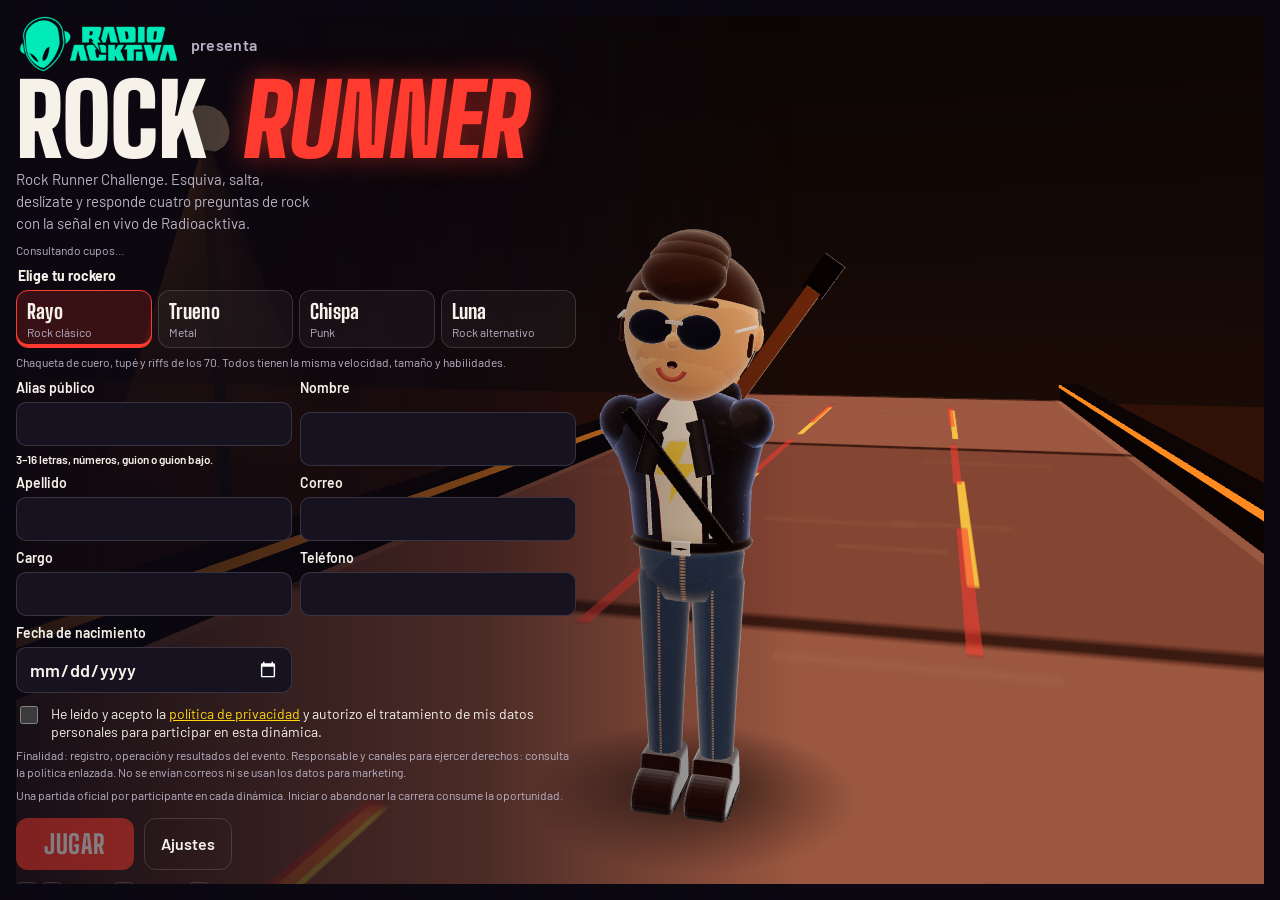
==== index.html @ b6d776eb "Publicar versión de prueba con registro real cerrado" ====
<!doctype html>
<html lang="es">
  <head>
    <meta charset="UTF-8" />
    <meta name="viewport" content="width=device-width, initial-scale=1.0, maximum-scale=1, user-scalable=no, viewport-fit=cover" />
    <meta name="theme-color" content="#0b0812" />
    <title>Rock Runner Challenge · Radioacktiva</title>
    <link rel="icon" type="image/png" href="./assets/radioacktiva-icono-Ed0QRLkA.png" />
    <script type="module" crossorigin src="./assets/index-Jixs9JA8.js"></script>
    <link rel="stylesheet" crossorigin href="./assets/index-BUSwzem7.css">
  </head>
  <body>
    <div id="root"></div>
  </body>
</html>
---- assets/index-BUSwzem7.css ----
@font-face{font-family:Barlow;font-style:normal;font-display:swap;font-weight:400;src:url(./barlow-latin-ext-400-normal-HxX4XjxC.woff2)format("woff2");unicode-range:U+100-2BA,U+2BD-2C5,U+2C7-2CC,U+2CE-2D7,U+2DD-2FF,U+304,U+308,U+329,U+1D00-1DBF,U+1E00-1E9F,U+1EF2-1EFF,U+2020,U+20A0-20AB,U+20AD-20C0,U+2113,U+2C60-2C7F,U+A720-A7FF}@font-face{font-family:Barlow;font-style:normal;font-display:swap;font-weight:400;src:url(./barlow-latin-400-normal-qiz4-Cze.woff2)format("woff2");unicode-range:U+??,U+131,U+152-153,U+2BB-2BC,U+2C6,U+2DA,U+2DC,U+304,U+308,U+329,U+2000-206F,U+20AC,U+2122,U+2191,U+2193,U+2212,U+2215,U+FEFF,U+FFFD}@font-face{font-family:Barlow;font-style:normal;font-display:swap;font-weight:600;src:url(./barlow-latin-ext-600-normal-B8NK_A3D.woff2)format("woff2");unicode-range:U+100-2BA,U+2BD-2C5,U+2C7-2CC,U+2CE-2D7,U+2DD-2FF,U+304,U+308,U+329,U+1D00-1DBF,U+1E00-1E9F,U+1EF2-1EFF,U+2020,U+20A0-20AB,U+20AD-20C0,U+2113,U+2C60-2C7F,U+A720-A7FF}@font-face{font-family:Barlow;font-style:normal;font-display:swap;font-weight:600;src:url(./barlow-latin-600-normal-DILqtrty.woff2)format("woff2");unicode-range:U+??,U+131,U+152-153,U+2BB-2BC,U+2C6,U+2DA,U+2DC,U+304,U+308,U+329,U+2000-206F,U+20AC,U+2122,U+2191,U+2193,U+2212,U+2215,U+FEFF,U+FFFD}@font-face{font-family:Barlow;font-style:normal;font-display:swap;font-weight:700;src:url(./barlow-latin-ext-700-normal-BLuWmldJ.woff2)format("woff2");unicode-range:U+100-2BA,U+2BD-2C5,U+2C7-2CC,U+2CE-2D7,U+2DD-2FF,U+304,U+308,U+329,U+1D00-1DBF,U+1E00-1E9F,U+1EF2-1EFF,U+2020,U+20A0-20AB,U+20AD-20C0,U+2113,U+2C60-2C7F,U+A720-A7FF}@font-face{font-family:Barlow;font-style:normal;font-display:swap;font-weight:700;src:url(./barlow-latin-700-normal-A9pxMQ4z.woff2)format("woff2");unicode-range:U+??,U+131,U+152-153,U+2BB-2BC,U+2C6,U+2DA,U+2DC,U+304,U+308,U+329,U+2000-206F,U+20AC,U+2122,U+2191,U+2193,U+2212,U+2215,U+FEFF,U+FFFD}@font-face{font-family:Big Shoulders Display;font-style:normal;font-display:swap;font-weight:700;src:url(./big-shoulders-display-latin-ext-700-normal-C8xZtiKd.woff2)format("woff2");unicode-range:U+100-2BA,U+2BD-2C5,U+2C7-2CC,U+2CE-2D7,U+2DD-2FF,U+304,U+308,U+329,U+1D00-1DBF,U+1E00-1E9F,U+1EF2-1EFF,U+2020,U+20A0-20AB,U+20AD-20C0,U+2113,U+2C60-2C7F,U+A720-A7FF}@font-face{font-family:Big Shoulders Display;font-style:normal;font-display:swap;font-weight:700;src:url(./big-shoulders-display-latin-700-normal-KM2fueoL.woff2)format("woff2");unicode-range:U+??,U+131,U+152-153,U+2BB-2BC,U+2C6,U+2DA,U+2DC,U+304,U+308,U+329,U+2000-206F,U+20AC,U+2122,U+2191,U+2193,U+2212,U+2215,U+FEFF,U+FFFD}@font-face{font-family:Big Shoulders Display;font-style:normal;font-display:swap;font-weight:800;src:url(./big-shoulders-display-latin-ext-800-normal-fpv_pHPA.woff2)format("woff2");unicode-range:U+100-2BA,U+2BD-2C5,U+2C7-2CC,U+2CE-2D7,U+2DD-2FF,U+304,U+308,U+329,U+1D00-1DBF,U+1E00-1E9F,U+1EF2-1EFF,U+2020,U+20A0-20AB,U+20AD-20C0,U+2113,U+2C60-2C7F,U+A720-A7FF}@font-face{font-family:Big Shoulders Display;font-style:normal;font-display:swap;font-weight:800;src:url(./big-shoulders-display-latin-800-normal-DDUD9Xuh.woff2)format("woff2");unicode-range:U+??,U+131,U+152-153,U+2BB-2BC,U+2C6,U+2DA,U+2DC,U+304,U+308,U+329,U+2000-206F,U+20AC,U+2122,U+2191,U+2193,U+2212,U+2215,U+FEFF,U+FFFD}@font-face{font-family:Big Shoulders Display;font-style:normal;font-display:swap;font-weight:900;src:url(./big-shoulders-display-latin-ext-900-normal-HMld4L9H.woff2)format("woff2");unicode-range:U+100-2BA,U+2BD-2C5,U+2C7-2CC,U+2CE-2D7,U+2DD-2FF,U+304,U+308,U+329,U+1D00-1DBF,U+1E00-1E9F,U+1EF2-1EFF,U+2020,U+20A0-20AB,U+20AD-20C0,U+2113,U+2C60-2C7F,U+A720-A7FF}@font-face{font-family:Big Shoulders Display;font-style:normal;font-display:swap;font-weight:900;src:url(./big-shoulders-display-latin-900-normal-CW8trzgu.woff2)format("woff2");unicode-range:U+??,U+131,U+152-153,U+2BB-2BC,U+2C6,U+2DA,U+2DC,U+304,U+308,U+329,U+2000-206F,U+20AC,U+2122,U+2191,U+2193,U+2212,U+2215,U+FEFF,U+FFFD}:root{--lightningcss-light: ;--lightningcss-dark:initial;color-scheme:dark;--ink:#0b0812;--panel:#0e0a18db;--line:#ffffff24;--text:#f6f2ea;--muted:#b9b2c6;--red:#ff3b30;--gold:#ffd60a;--cyan:#2de2e6;--magenta:#ff3df2;--good:#33d17a;--display:"Big Shoulders Display", Impact, "Arial Narrow", sans-serif;--body:"Barlow", ui-sans-serif, system-ui, -apple-system, "Segoe UI", sans-serif}*{box-sizing:border-box}html,body,#root{background:var(--ink);height:100%;color:var(--text);font-family:var(--body);overscroll-behavior:none;-webkit-tap-highlight-color:transparent;margin:0;overflow:hidden}button{font:inherit;color:inherit;cursor:pointer}button:focus-visible,input:focus-visible,select:focus-visible{outline:3px solid var(--gold);outline-offset:2px}.tabular{font-variant-numeric:tabular-nums}.sr{clip:rect(0 0 0 0);width:1px;height:1px;position:absolute;overflow:hidden}.stage{touch-action:none;-webkit-user-select:none;user-select:none;position:fixed;inset:0}.stage canvas{display:block}.intro{padding:max(16px, env(safe-area-inset-top)) max(16px, env(safe-area-inset-right)) max(16px, env(safe-area-inset-bottom)) max(16px, env(safe-area-inset-left));background:linear-gradient(90deg,#0b0812eb 0%,#0b08128c 38%,#0b081200 62%);align-items:flex-end;display:flex;position:absolute;inset:0}.intro-card{touch-action:pan-y;-webkit-user-select:text;user-select:text;gap:10px;width:min(560px,100%);min-width:0;max-height:100%;padding-bottom:8px;display:grid;overflow-y:auto}.registration-grid{grid-template-columns:repeat(2,minmax(0,1fr));gap:8px;display:grid}.registration-grid .field,.registration-grid input{width:100%;min-width:0}.consents a{color:var(--gold)}.admin-page{z-index:20;background:var(--ink);padding:max(18px, env(safe-area-inset-top)) max(18px, env(safe-area-inset-right)) max(24px, env(safe-area-inset-bottom)) max(18px, env(safe-area-inset-left));position:fixed;inset:0;overflow:auto}.admin-header{border-bottom:1px solid var(--line);align-items:center;gap:18px;padding-bottom:14px;display:flex}.admin-header h1{font:800 32px var(--display);text-transform:uppercase;margin:0 auto 0 0}.admin-back{color:var(--text);font-weight:700;text-decoration:none}.admin-event{border-bottom:1px solid var(--line);justify-content:space-between;align-items:center;gap:18px;padding:18px 0;display:flex}.admin-event h2,.admin-section h2{font:800 24px var(--display);text-transform:uppercase;margin:2px 0 6px}.admin-counts,.admin-actions{flex-wrap:wrap;align-items:center;gap:12px;display:flex}.admin-counts span{color:var(--muted);font-size:13px;display:grid}.admin-counts b{color:var(--text);font:800 30px var(--display)}.admin-section{border-bottom:1px solid var(--line);padding:14px 0}.admin-table-wrap{overflow-x:auto}.admin-page table{border-collapse:collapse;text-align:left;width:100%;min-width:680px;font-size:14px}.admin-page th,.admin-page td{border-bottom:1px solid var(--line);vertical-align:top;padding:9px 10px}.admin-page th{color:var(--muted);font-size:12px;font-weight:700}.admin-error{color:var(--red);padding:12px 0}@media (width<=700px){.registration-grid{grid-template-columns:1fr}.admin-header,.admin-event{flex-direction:column;align-items:stretch}.admin-header h1{margin:0}.admin-actions{flex-direction:column;align-items:stretch}}.presents{color:var(--muted);letter-spacing:.02em;align-items:center;gap:10px;margin:0;font-weight:600;display:flex}.title{font-family:var(--display);letter-spacing:-.01em;text-transform:uppercase;margin:0;font-size:clamp(64px,14vw,128px);font-weight:900;line-height:.82}.title span:first-child{color:var(--text);display:block}.title span:last-child{color:var(--red);text-shadow:0 0 28px #ff3b308c;transform-origin:0;width:fit-content;display:block;transform:skew(-8deg)}.lead{color:var(--muted);max-width:38ch;margin:0;font-size:16px;line-height:1.45}form{gap:8px;display:grid}.field{gap:6px;font-size:14px;font-weight:600;display:grid}.field input,.field select{font:600 18px var(--body);color:var(--text);border:1px solid var(--line);background:#17121f;border-radius:10px;padding:10px 12px}.consents{border:0;gap:6px;margin:4px 0 0;padding:0;font-size:14px;display:grid}.consents label{align-items:flex-start;gap:10px;line-height:1.3;display:flex}.consents label span{min-width:0}.consents input{width:18px;height:18px;accent-color:var(--red);flex:none;margin-top:1px}.consents em{color:var(--muted);font-style:normal}.fine{color:var(--muted);margin:0;font-size:12px;line-height:1.4}.fine.center{text-align:center}.intro-actions{gap:10px;margin-top:6px;display:flex}.cta{font-family:var(--display);letter-spacing:.02em;text-transform:uppercase;background:var(--red);color:#fff;border:0;border-radius:12px;padding:10px 28px;font-size:26px;font-weight:800;transition:transform .12s;box-shadow:0 8px 30px #ff3b3059}.cta:hover:not(:disabled){transform:translateY(-1px)}.cta:disabled{opacity:.45;cursor:not-allowed;box-shadow:none}.cta.small{padding:8px 20px;font-size:20px}.ghost{border:1px solid var(--line);background:0 0;border-radius:12px;padding:10px 16px;font-weight:600}.link{color:var(--muted);background:0 0;border:0;padding:8px;text-decoration:underline}.keys{color:var(--muted);flex-wrap:wrap;gap:6px 14px;margin:4px 0 0;padding:0;font-size:13px;list-style:none;display:flex}kbd{text-align:center;border:1px solid var(--line);min-width:22px;font:600 12px var(--body);color:var(--text);border-bottom-width:2px;border-radius:6px;margin-right:3px;padding:1px 5px;display:inline-block}.countdown{font-family:var(--display);color:var(--gold);text-shadow:0 0 40px #ffd60a99;pointer-events:none;place-items:center;font-size:clamp(120px,30vw,260px);font-weight:900;animation:.85s ease-out infinite pop;display:grid;position:absolute;inset:0}@keyframes pop{0%{opacity:0;transform:scale(1.35)}30%{opacity:1}to{opacity:.9;transform:scale(.9)}}.hud{top:max(10px, env(safe-area-inset-top));left:max(10px, env(safe-area-inset-left));right:max(10px, env(safe-area-inset-right));pointer-events:none;grid-template-columns:1fr auto 1fr;align-items:start;gap:8px;display:grid;position:absolute}.hud small{color:var(--muted);font-size:12px;font-weight:600;display:block}.hud b{font-family:var(--display);font-weight:800;line-height:1}.hud-time{background:var(--panel);border:1px solid var(--line);border-radius:14px;justify-self:start;gap:2px;padding:8px 14px 9px;display:grid;position:relative;overflow:hidden}.hud-time:after{content:"";height:3px;width:calc(var(--p) * 1%);background:linear-gradient(90deg, var(--cyan), var(--magenta), var(--red));position:absolute;bottom:0;left:0}.hud-time b{font-size:32px}.hud-time b.hot{color:var(--red)}.hud-score{text-align:center;padding:4px 18px 8px}.hud-score b{text-shadow:0 2px 18px #000000b3;font-size:52px}.hud-score small{color:var(--gold)}.hud-right{pointer-events:auto;justify-self:end;gap:8px;display:flex}.hud-hits{background:var(--panel);border:1px solid var(--line);text-align:center;border-radius:14px;padding:8px 14px 9px}.hud-hits b{font-size:32px}.hud-hits.has b{color:var(--red)}.pause{background:var(--panel);border:1px solid var(--line);letter-spacing:-2px;border-radius:14px;width:48px;height:48px;font-weight:800}.pause:disabled{opacity:.35;cursor:not-allowed}.qcard{left:50%;top:calc(max(10px, env(safe-area-inset-top)) + 92px);background:var(--panel);border:1px solid var(--line);text-align:center;pointer-events:none;-webkit-backdrop-filter:blur(6px);backdrop-filter:blur(6px);border-radius:18px;width:min(680px,100% - 24px);padding:12px 14px 14px;animation:.3s ease-out drop;position:absolute;transform:translate(-50%)}.qcard small{color:var(--muted);font-weight:600}.qcard p{margin:4px 0 10px;font-size:clamp(18px,3.4vw,24px);font-weight:700;line-height:1.2}.qopts{grid-template-columns:repeat(3,1fr);gap:8px;display:grid}.qopts span{border:2px solid var(--c);color:var(--text);box-shadow:inset 0 0 18px color-mix(in srgb, var(--c) 30%, transparent);border-radius:12px;padding:8px 6px;font-size:clamp(14px,2.6vw,17px);font-weight:700}@keyframes drop{0%{opacity:0;transform:translate(-50%,-10px)}}.solo-banner{font-family:var(--display);color:var(--gold);text-shadow:0 0 24px #ffd60ab3;pointer-events:none;white-space:nowrap;font-size:30px;font-weight:900;position:absolute;bottom:22%;left:50%;transform:translate(-50%)}.hint{font-family:var(--display);color:#fff;pointer-events:none;background:#ff3b30d9;border-radius:14px;padding:4px 22px;font-size:46px;font-weight:900;animation:.25s ease-out drop;position:absolute;bottom:30%;left:50%;transform:translate(-50%)}.toasts{left:50%;bottom:max(80px, calc(env(safe-area-inset-bottom) + 70px));pointer-events:none;justify-items:center;gap:6px;display:grid;position:absolute;transform:translate(-50%)}.toast{font-family:var(--display);background:var(--panel);white-space:nowrap;border-radius:10px;padding:2px 14px;font-size:26px;font-weight:800;animation:1.6s ease-out forwards rise}.toast.good{color:var(--good)}.toast.bad{color:var(--red)}.toast.gold{color:var(--gold)}.toast.zone{color:var(--cyan);text-transform:uppercase;font-size:34px}@keyframes rise{0%{opacity:0;transform:translateY(8px)}12%{opacity:1;transform:none}80%{opacity:1}to{opacity:0;transform:translateY(-14px)}}.pad{bottom:max(14px, env(safe-area-inset-bottom));gap:10px;display:flex;position:absolute;left:50%;transform:translate(-50%)}.pad button{background:var(--panel);border:1px solid var(--line);border-radius:16px;width:62px;height:62px;font-size:22px}.modal{z-index:5;background:#05030a99;place-items:center;padding:16px;display:grid;position:absolute;inset:0}.modal-card{border:1px solid var(--line);background:#140f20;border-radius:18px;gap:12px;width:min(420px,100%);padding:20px;display:grid}.modal-card h2{font-family:var(--display);text-transform:uppercase;margin:0;font-size:40px;font-weight:900}.row{justify-content:space-between;align-items:center;gap:12px;font-weight:600;display:flex}.row small{color:var(--muted);font-weight:400;display:block}.row select{font:600 14px var(--body);color:var(--text);border:1px solid var(--line);background:#1f1830;border-radius:8px;max-width:60%;padding:6px}.row input[type=checkbox]{width:20px;height:20px;accent-color:var(--red);flex:none}.results{padding:max(16px, env(safe-area-inset-top)) max(16px, env(safe-area-inset-right)) max(16px, env(safe-area-inset-bottom)) max(16px, env(safe-area-inset-left));background:radial-gradient(#0b081259,#0b0812e6);grid-template-columns:minmax(0,1fr) minmax(0,1fr) minmax(0,1fr);align-content:center;gap:14px;animation:.5s ease-out fade;display:grid;position:absolute;inset:0;overflow-y:auto}@keyframes fade{0%{opacity:0}}.results>section{background:var(--panel);border:1px solid var(--line);-webkit-backdrop-filter:blur(8px);backdrop-filter:blur(8px);border-radius:20px;min-width:0;padding:18px}.eyebrow{color:var(--muted);margin:0 0 4px;font-size:14px;font-weight:600}.big-score{font-family:var(--display);color:var(--gold);text-shadow:0 0 30px #ffd60a66;font-size:clamp(64px,9vw,104px);font-weight:900;line-height:.9}.verify{color:var(--good);margin:8px 0 12px;font-size:13px;font-weight:600}.verify:before{content:"✓ "}.verify.sim{color:var(--cyan)}.warn{color:var(--red);font-weight:600}.muted{color:var(--muted)}.breakdown{gap:4px;margin:0 0 16px;display:grid}.breakdown div{border-bottom:1px dashed var(--line);justify-content:space-between;padding:3px 0;font-size:14px;display:flex}.breakdown dt{color:var(--muted)}.breakdown dd{margin:0;font-weight:700}.breakdown .neg{color:var(--red)}.res-board h3,.pq h3{margin:0 0 10px;font-size:20px}.tag{background:var(--gold);color:#1a1408;vertical-align:middle;border-radius:6px;padding:1px 6px;font-size:11px;font-weight:700}.board{gap:3px;margin:0 0 10px;padding:0;list-style:none;display:grid}.board li{border-radius:10px;grid-template-rows:auto auto;grid-template-columns:28px 1fr auto;column-gap:8px;padding:6px 8px;display:grid}.board li.you{background:#ff3b302e;outline:1px solid #ff3b3080}.board .pos{font-family:var(--display);color:var(--muted);grid-row:span 2;align-self:center;font-size:22px;font-weight:800}.board li:nth-child(-n+3) .pos{color:var(--gold)}.board .alias{font-weight:700}.board .pts{text-align:right;font-weight:700}.board .sub{color:var(--muted);grid-column:2/4;font-size:12px}.opts{flex-wrap:wrap;gap:8px;margin:12px 0 6px;display:flex}.opt{border:1px solid var(--line);background:#ffffff0d;border-radius:999px;padding:9px 14px;font-weight:600}.opt[aria-pressed=true]{background:var(--text);color:var(--ink);border-color:var(--text)}.pq-actions{align-items:center;gap:8px;margin:10px 0;display:flex}.enrich{justify-items:stretch;gap:8px;display:grid}.ring{--p:0;background:conic-gradient(var(--cyan) calc(var(--p) * 1%), #ffffff14 0);border-radius:50%;justify-self:center;place-items:center;width:120px;height:120px;display:grid;position:relative}.ring:before{content:"";background:#120d1e;border-radius:50%;position:absolute;inset:10px}.ring span{font-family:var(--display);font-size:36px;font-weight:900;position:relative}.attrs{gap:8px;margin:6px 0;padding:0;list-style:none;display:grid}.attrs li{grid-template-columns:auto 1fr;align-items:baseline;column-gap:8px;display:grid}.attrs small{color:var(--muted);grid-column:2;font-size:12px}.src{border:1px solid;border-radius:6px;padding:1px 6px;font-size:11px;font-weight:700}.src.declared{color:var(--cyan)}.src.observed{color:var(--gold)}.src.inferred{color:var(--magenta)}@media (width<=900px){.results{grid-template-columns:1fr;align-content:start}.intro{background:linear-gradient(#0b081200 15%,#0b0812bf 45%,#0b0812f2 100%)}.hud-score b{font-size:40px}.hud-time b,.hud-hits b{font-size:26px}.qcard{top:calc(max(10px, env(safe-area-inset-top)) + 74px)}}@media (height<=560px) and (orientation:landscape){.intro-card{gap:6px}.title{font-size:56px}.lead{display:none}}@media (prefers-reduced-motion:reduce){*,:before,:after{transition:none!important;animation:none!important}}.picker{border:0;gap:6px;margin:0;padding:0;display:grid}.picker legend{margin-bottom:6px;font-size:14px;font-weight:700}.picker-row{grid-template-columns:repeat(4,minmax(0,1fr));gap:6px;display:grid}.pick-card{text-align:left;border:1px solid var(--line);background:#ffffff0a;border-radius:12px;gap:2px;padding:8px 10px;display:grid}.pick-card b{font-family:var(--display);letter-spacing:.01em;font-size:20px;font-weight:800}.pick-card small{color:var(--muted);font-size:12px}.pick-card[aria-checked=true]{border-color:var(--c);background:color-mix(in srgb, var(--c) 18%, transparent);box-shadow:inset 0 -3px 0 var(--c)}.qzone{left:50%;top:calc(max(10px, env(safe-area-inset-top)) + 84px);opacity:0;border:1px solid var(--line);-webkit-backdrop-filter:blur(8px);backdrop-filter:blur(8px);z-index:4;background:#0a0712eb;border-radius:22px;gap:12px;width:min(760px,100% - 20px);padding:14px 16px 16px;transition:opacity .2s,transform .2s;display:grid;position:absolute;transform:translate(-50%,-8px)}.qzone.in{opacity:1;transform:translate(-50%)}.qhead{color:var(--muted);align-items:center;gap:10px;font-size:14px;font-weight:700;display:flex}.qtimer{background:#ffffff1f;border-radius:3px;flex:1;height:6px;overflow:hidden}.qtimer i{background:linear-gradient(90deg, var(--gold), var(--red));transform-origin:0;height:100%;animation:linear forwards qbar;display:block}@keyframes qbar{0%{transform:scaleX(1)}to{transform:scaleX(0)}}.qsecs{text-align:right;min-width:30px;color:var(--text)}.qtext{text-wrap:balance;margin:0;font-size:clamp(22px,3.6vw,30px);font-weight:700;line-height:1.2}.qopts2{grid-template-columns:repeat(3,minmax(0,1fr));gap:10px;display:grid}.qopt{border:3px solid var(--c);background:color-mix(in srgb, var(--c) 14%, #0a0712e6);min-height:64px;color:var(--text);text-align:left;touch-action:manipulation;border-radius:16px;align-items:center;gap:10px;padding:10px 12px;font-size:clamp(18px,2.6vw,22px);font-weight:800;line-height:1.15;transition:transform .1s,opacity .2s;display:flex}.qopt:hover:not(:disabled){transform:translateY(-2px)}.qopt:active:not(:disabled){transform:scale(.98)}.qopt kbd{border-color:var(--c);color:var(--c);flex:none}.qopt.right{background:color-mix(in srgb, var(--good) 35%, #0a0712e6);border-color:var(--good)}.qopt.wrong{background:color-mix(in srgb, var(--red) 35%, #0a0712e6);border-color:var(--red)}.qopt.dim{opacity:.35}.qopt:disabled{cursor:default}.qverdict{text-align:center;font-family:var(--display);margin:0;font-size:30px;font-weight:900}.qverdict.ok{color:var(--good)}.qverdict.ko{color:var(--red);font-size:24px}.qresume{font-family:var(--display);color:var(--gold);text-shadow:0 0 28px #ffd60a99;pointer-events:none;font-size:64px;font-weight:900;animation:.7s ease-out forwards rise;position:absolute;top:38%;left:50%;transform:translate(-50%)}.hud-score b.pop{animation:.25s ease-out bump;display:inline-block}@keyframes bump{0%{transform:scale(1.12)}}.tier-badge{font-family:var(--display);text-transform:uppercase;letter-spacing:.03em;color:#1a1408;background:var(--gold);border-radius:8px;margin-bottom:6px;padding:2px 12px;font-size:22px;font-weight:900;display:inline-block}.motivate{color:var(--text);margin:6px 0 0;font-weight:700}.res-actions{flex-wrap:wrap;align-items:center;gap:10px;margin-bottom:8px;display:flex}@media (width<=640px){.picker-row{grid-template-columns:repeat(2,minmax(0,1fr))}.qopts2{grid-template-columns:repeat(3,minmax(0,1fr));gap:5px}.qopt{text-align:center;overflow-wrap:anywhere;flex-direction:column;justify-content:center;align-items:stretch;gap:6px;min-height:92px;padding:8px 4px;font-size:clamp(11px,3.2vw,15px)}n .qopt kbd{white-space:normal;text-align:center;margin:0;font-size:9px}.qzone{top:calc(max(8px, env(safe-area-inset-top)) + 70px)}}.brand-slot{height:var(--h,28px);vertical-align:middle;align-items:center;display:inline-flex}.brand-slot img{object-fit:contain;-webkit-user-select:none;user-select:none;width:auto;max-width:240px;height:100%;display:block}.onair{letter-spacing:.08em;color:#ff4d4d;align-items:center;gap:8px;margin:0;font-size:14px;font-weight:800;display:flex}.dot{background:#ff3b30;border-radius:50%;width:10px;height:10px;animation:1.2s steps(2,end) infinite blinkdot;box-shadow:0 0 10px #ff3b30}@keyframes blinkdot{50%{opacity:.35}}.hud-live{left:max(12px, env(safe-area-inset-left));bottom:max(12px, env(safe-area-inset-bottom));border:1px solid var(--line);letter-spacing:.08em;pointer-events:none;z-index:2;background:#0b08128c;border-radius:999px;align-items:center;gap:6px;padding:4px 10px;font-size:12px;font-weight:800;display:flex;position:absolute}.hud-live small{letter-spacing:0;opacity:.8;font-weight:600}.hud-live.ducked{opacity:.85}.res-brand{align-items:center;gap:10px;display:flex}@media (prefers-reduced-motion:reduce){.dot{animation:none}}@media (width<=600px){.hud-live{bottom:auto;top:calc(max(10px, env(safe-area-inset-top)) + 58px)}.hud-live small{display:none}}.preview-note{border:1px dashed var(--gold);color:var(--gold);border-radius:10px;padding:6px 10px}@media (height<=900px){.title{font-size:clamp(56px,min(12vw,11vh),110px)}.intro-card{gap:8px}.lead{font-size:15px}}@media (height<=900px) and (width>=700px){.title span{display:inline!important}.title span:last-child{margin-left:.18em;display:inline-block!important}}.hud-live{flex-wrap:wrap;max-width:calc(100% - 24px)}.hud-live button{pointer-events:auto;min-height:44px;font:inherit;white-space:nowrap}.qopt.current{box-shadow:0 0 0 3px #fff, 0 0 22px color-mix(in srgb, var(--c) 70%, transparent)}.registration-feedback{z-index:30;bottom:max(20px, env(safe-area-inset-bottom));border:1px solid var(--red);background:var(--ink);width:min(540px,100% - 32px);color:var(--text);border-radius:12px;padding:14px;position:fixed;left:50%;transform:translate(-50%)}
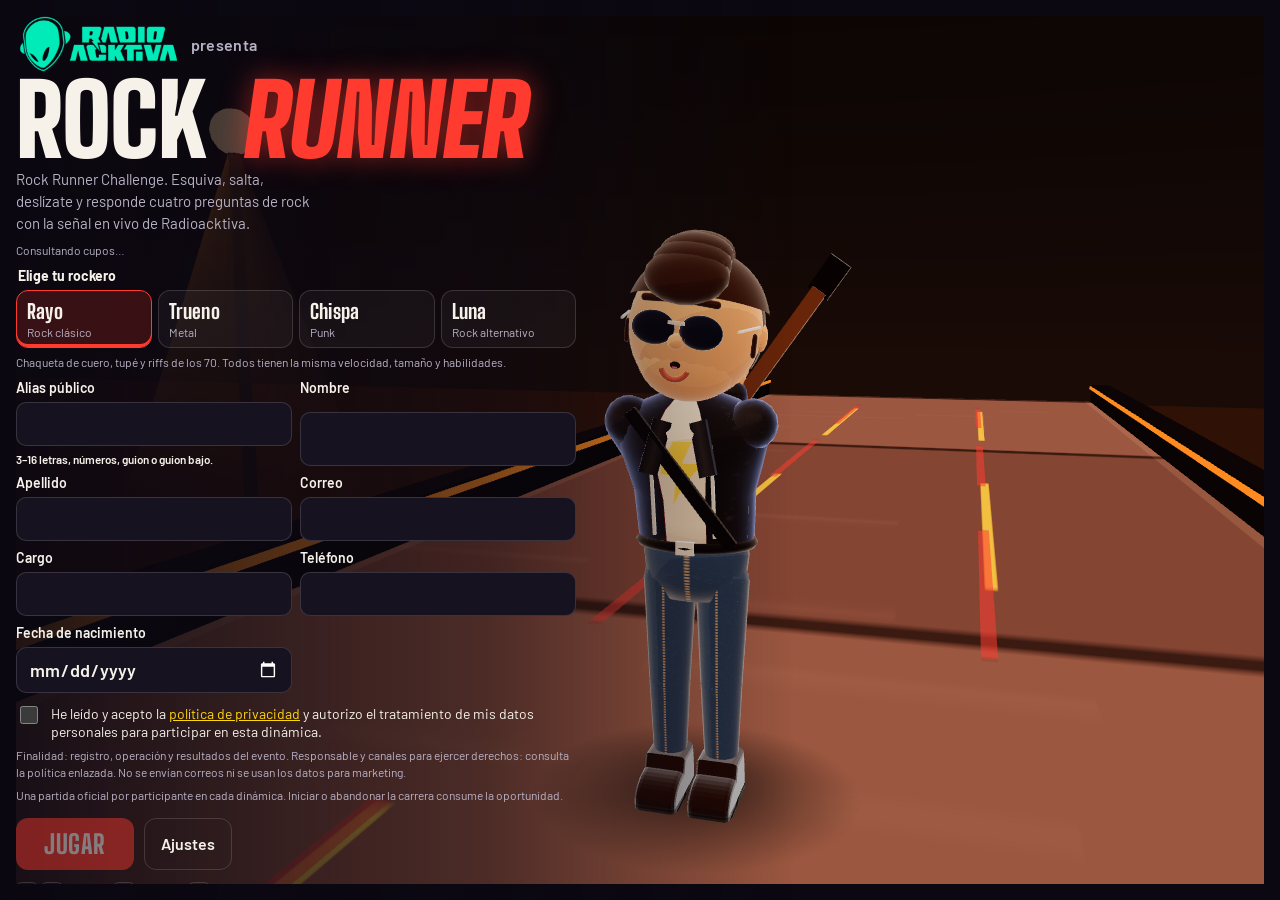
==== commit f5afc631: "Actualizar Rock Runner Challenge y enlace de privacidad oficial" ====
--- a/index.html
+++ b/index.html
@@ -6,7 +6,7 @@
     <meta name="theme-color" content="#0b0812" />
     <title>Rock Runner Challenge · Radioacktiva</title>
     <link rel="icon" type="image/png" href="./assets/radioacktiva-icono-Ed0QRLkA.png" />
-    <script type="module" crossorigin src="./assets/index-Jixs9JA8.js"></script>
+    <script type="module" crossorigin src="./assets/index-DnEvqeCV.js"></script>
     <link rel="stylesheet" crossorigin href="./assets/index-BUSwzem7.css">
   </head>
   <body>
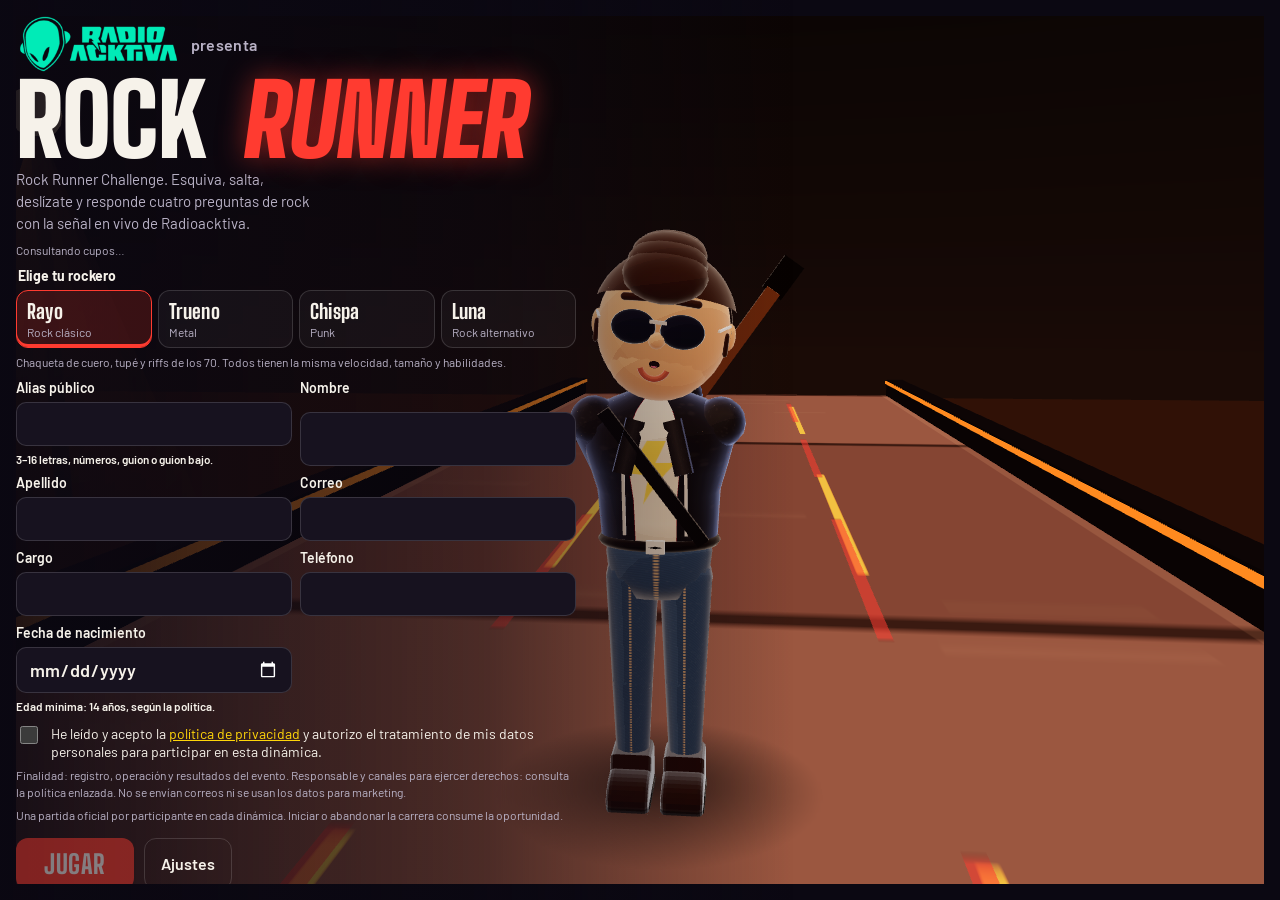
==== commit c7a9d9dc: "Actualizar Rock Runner Challenge y enlace de privacidad oficial" ====
--- a/index.html
+++ b/index.html
@@ -6,7 +6,7 @@
     <meta name="theme-color" content="#0b0812" />
     <title>Rock Runner Challenge · Radioacktiva</title>
     <link rel="icon" type="image/png" href="./assets/radioacktiva-icono-Ed0QRLkA.png" />
-    <script type="module" crossorigin src="./assets/index-DnEvqeCV.js"></script>
+    <script type="module" crossorigin src="./assets/index-BqStdWcT.js"></script>
     <link rel="stylesheet" crossorigin href="./assets/index-BUSwzem7.css">
   </head>
   <body>
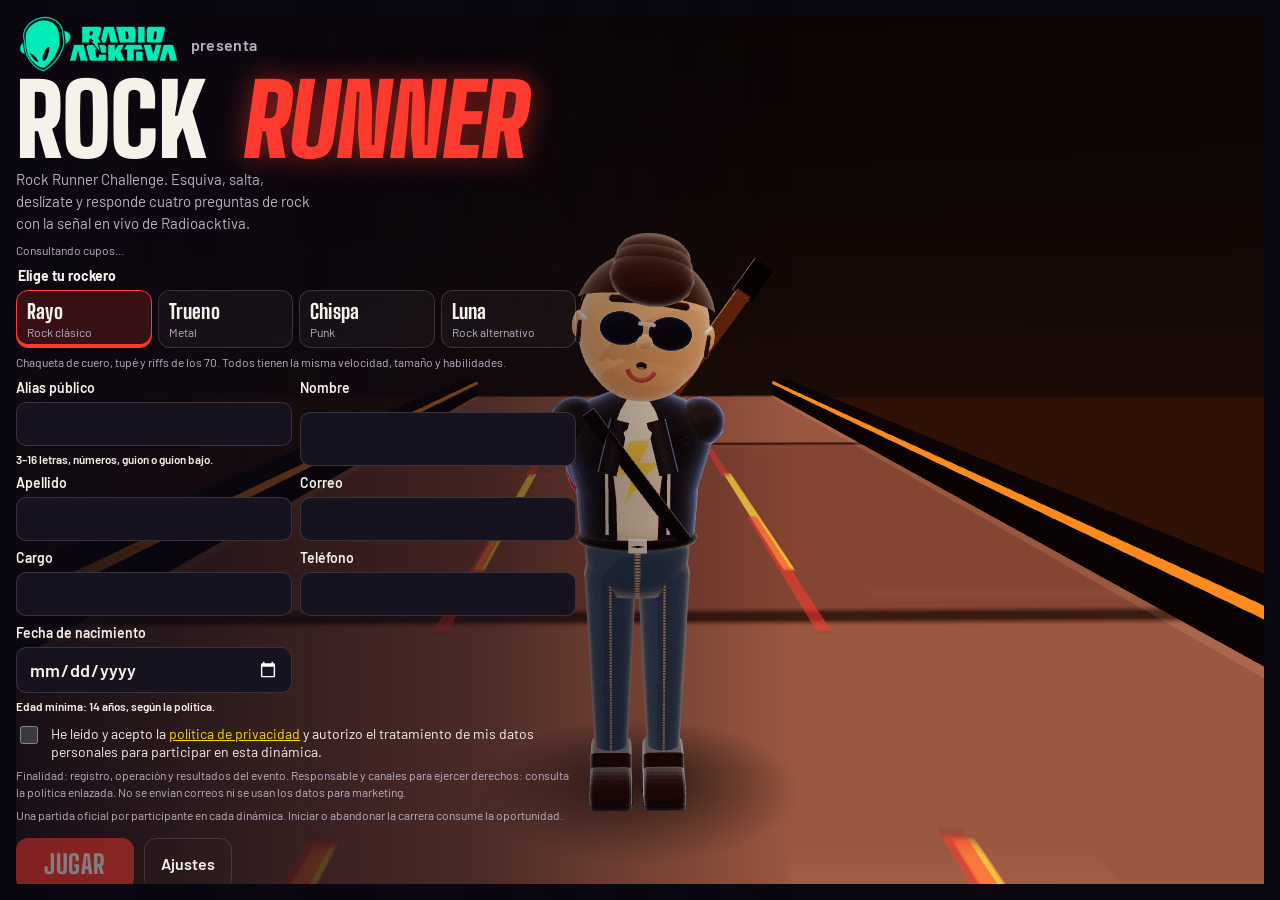
==== commit 7bb04a8b: "Actualizar Rock Runner Challenge y enlace de privacidad oficial" ====
--- a/index.html
+++ b/index.html
@@ -6,7 +6,7 @@
     <meta name="theme-color" content="#0b0812" />
     <title>Rock Runner Challenge · Radioacktiva</title>
     <link rel="icon" type="image/png" href="./assets/radioacktiva-icono-Ed0QRLkA.png" />
-    <script type="module" crossorigin src="./assets/index-BqStdWcT.js"></script>
+    <script type="module" crossorigin src="./assets/index-BLvbcDvT.js"></script>
     <link rel="stylesheet" crossorigin href="./assets/index-BUSwzem7.css">
   </head>
   <body>
